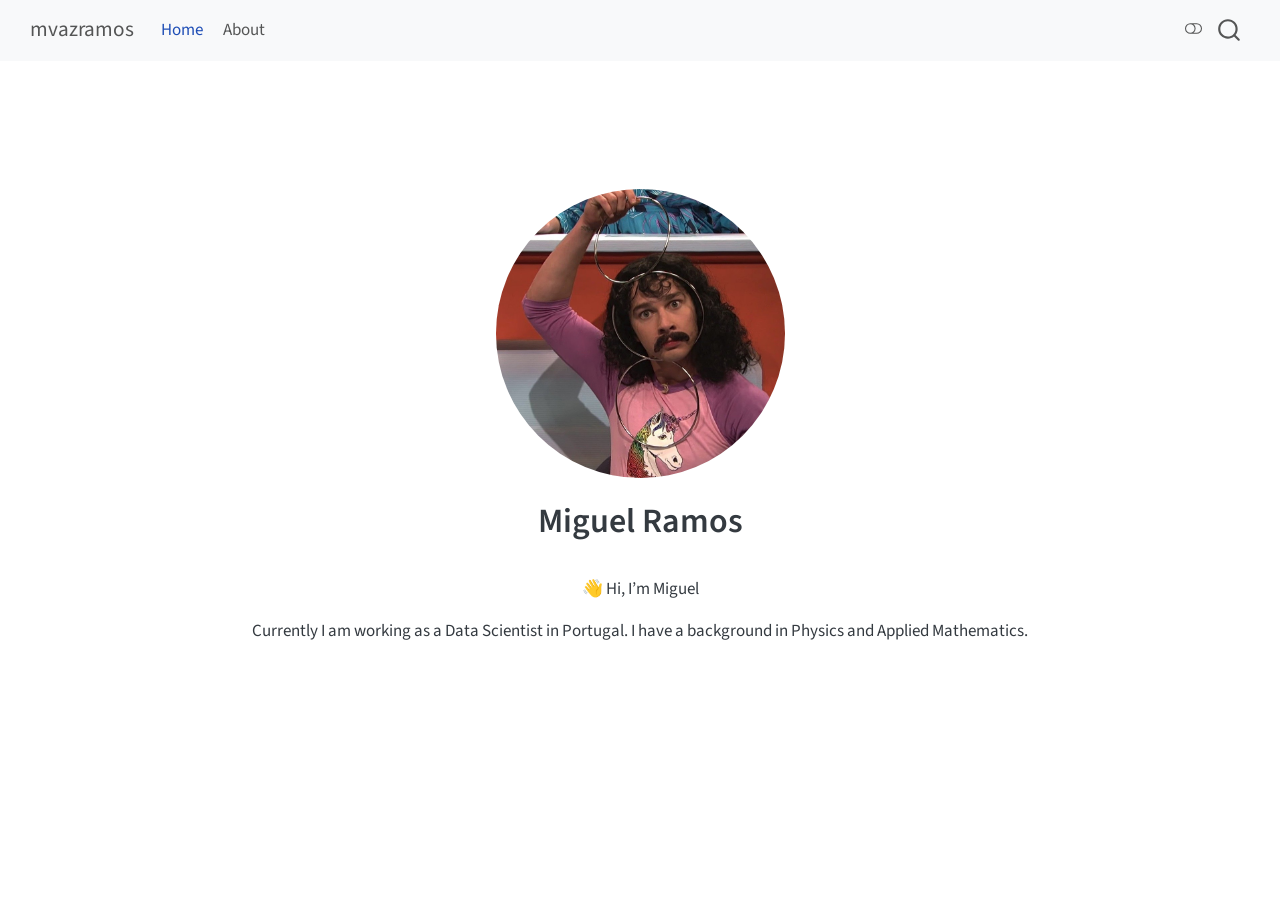
==== docs/index.html @ 6b2e8df0 "docs" ====
<!DOCTYPE html>
<html xmlns="http://www.w3.org/1999/xhtml" lang="en" xml:lang="en"><head>

<meta charset="utf-8">
<meta name="generator" content="quarto-1.7.32">

<meta name="viewport" content="width=device-width, initial-scale=1.0, user-scalable=yes">


<title>Miguel Ramos – mvazramos</title>
<style>
code{white-space: pre-wrap;}
span.smallcaps{font-variant: small-caps;}
div.columns{display: flex; gap: min(4vw, 1.5em);}
div.column{flex: auto; overflow-x: auto;}
div.hanging-indent{margin-left: 1.5em; text-indent: -1.5em;}
ul.task-list{list-style: none;}
ul.task-list li input[type="checkbox"] {
  width: 0.8em;
  margin: 0 0.8em 0.2em -1em; /* quarto-specific, see https://github.com/quarto-dev/quarto-cli/issues/4556 */ 
  vertical-align: middle;
}
</style>


<script src="site_libs/quarto-nav/quarto-nav.js"></script>
<script src="site_libs/quarto-nav/headroom.min.js"></script>
<script src="site_libs/clipboard/clipboard.min.js"></script>
<script src="site_libs/quarto-search/autocomplete.umd.js"></script>
<script src="site_libs/quarto-search/fuse.min.js"></script>
<script src="site_libs/quarto-search/quarto-search.js"></script>
<meta name="quarto:offset" content="./">
<script src="site_libs/quarto-html/quarto.js" type="module"></script>
<script src="site_libs/quarto-html/tabsets/tabsets.js" type="module"></script>
<script src="site_libs/quarto-html/popper.min.js"></script>
<script src="site_libs/quarto-html/tippy.umd.min.js"></script>
<link href="site_libs/quarto-html/tippy.css" rel="stylesheet">
<link href="site_libs/quarto-html/quarto-syntax-highlighting-37eea08aefeeee20ff55810ff984fec1.css" rel="stylesheet" class="quarto-color-scheme" id="quarto-text-highlighting-styles">
<link href="site_libs/quarto-html/quarto-syntax-highlighting-dark-2fef5ea3f8957b3e4ecc936fc74692ca.css" rel="stylesheet" class="quarto-color-scheme quarto-color-alternate" id="quarto-text-highlighting-styles">
<link href="site_libs/quarto-html/quarto-syntax-highlighting-37eea08aefeeee20ff55810ff984fec1.css" rel="stylesheet" class="quarto-color-scheme-extra" id="quarto-text-highlighting-styles">
<script src="site_libs/bootstrap/bootstrap.min.js"></script>
<link href="site_libs/bootstrap/bootstrap-icons.css" rel="stylesheet">
<link href="site_libs/bootstrap/bootstrap-8defc582c0eedcf5220caa6fab52938a.min.css" rel="stylesheet" append-hash="true" class="quarto-color-scheme" id="quarto-bootstrap" data-mode="light">
<link href="site_libs/bootstrap/bootstrap-dark-49e6fa9e92a1150ca200dae334d78ae2.min.css" rel="stylesheet" append-hash="true" class="quarto-color-scheme quarto-color-alternate" id="quarto-bootstrap" data-mode="dark">
<link href="site_libs/bootstrap/bootstrap-8defc582c0eedcf5220caa6fab52938a.min.css" rel="stylesheet" append-hash="true" class="quarto-color-scheme-extra" id="quarto-bootstrap" data-mode="light">
<script id="quarto-search-options" type="application/json">{
  "location": "navbar",
  "copy-button": false,
  "collapse-after": 3,
  "panel-placement": "end",
  "type": "overlay",
  "limit": 50,
  "keyboard-shortcut": [
    "f",
    "/",
    "s"
  ],
  "show-item-context": false,
  "language": {
    "search-no-results-text": "No results",
    "search-matching-documents-text": "matching documents",
    "search-copy-link-title": "Copy link to search",
    "search-hide-matches-text": "Hide additional matches",
    "search-more-match-text": "more match in this document",
    "search-more-matches-text": "more matches in this document",
    "search-clear-button-title": "Clear",
    "search-text-placeholder": "",
    "search-detached-cancel-button-title": "Cancel",
    "search-submit-button-title": "Submit",
    "search-label": "Search"
  }
}</script>


<link rel="stylesheet" href="styles.css">
</head>

<body class="nav-fixed quarto-light"><script id="quarto-html-before-body" type="application/javascript">
    const toggleBodyColorMode = (bsSheetEl) => {
      const mode = bsSheetEl.getAttribute("data-mode");
      const bodyEl = window.document.querySelector("body");
      if (mode === "dark") {
        bodyEl.classList.add("quarto-dark");
        bodyEl.classList.remove("quarto-light");
      } else {
        bodyEl.classList.add("quarto-light");
        bodyEl.classList.remove("quarto-dark");
      }
    }
    const toggleBodyColorPrimary = () => {
      const bsSheetEl = window.document.querySelector("link#quarto-bootstrap:not([rel=disabled-stylesheet])");
      if (bsSheetEl) {
        toggleBodyColorMode(bsSheetEl);
      }
    }
    const setColorSchemeToggle = (alternate) => {
      const toggles = window.document.querySelectorAll('.quarto-color-scheme-toggle');
      for (let i=0; i < toggles.length; i++) {
        const toggle = toggles[i];
        if (toggle) {
          if (alternate) {
            toggle.classList.add("alternate");
          } else {
            toggle.classList.remove("alternate");
          }
        }
      }
    };
    const toggleColorMode = (alternate) => {
      // Switch the stylesheets
      const primaryStylesheets = window.document.querySelectorAll('link.quarto-color-scheme:not(.quarto-color-alternate)');
      const alternateStylesheets = window.document.querySelectorAll('link.quarto-color-scheme.quarto-color-alternate');
      manageTransitions('#quarto-margin-sidebar .nav-link', false);
      if (alternate) {
        // note: dark is layered on light, we don't disable primary!
        enableStylesheet(alternateStylesheets);
        for (const sheetNode of alternateStylesheets) {
          if (sheetNode.id === "quarto-bootstrap") {
            toggleBodyColorMode(sheetNode);
          }
        }
      } else {
        disableStylesheet(alternateStylesheets);
        enableStylesheet(primaryStylesheets)
        toggleBodyColorPrimary();
      }
      manageTransitions('#quarto-margin-sidebar .nav-link', true);
      // Switch the toggles
      setColorSchemeToggle(alternate)
      // Hack to workaround the fact that safari doesn't
      // properly recolor the scrollbar when toggling (#1455)
      if (navigator.userAgent.indexOf('Safari') > 0 && navigator.userAgent.indexOf('Chrome') == -1) {
        manageTransitions("body", false);
        window.scrollTo(0, 1);
        setTimeout(() => {
          window.scrollTo(0, 0);
          manageTransitions("body", true);
        }, 40);
      }
    }
    const disableStylesheet = (stylesheets) => {
      for (let i=0; i < stylesheets.length; i++) {
        const stylesheet = stylesheets[i];
        stylesheet.rel = 'disabled-stylesheet';
      }
    }
    const enableStylesheet = (stylesheets) => {
      for (let i=0; i < stylesheets.length; i++) {
        const stylesheet = stylesheets[i];
        if(stylesheet.rel !== 'stylesheet') { // for Chrome, which will still FOUC without this check
          stylesheet.rel = 'stylesheet';
        }
      }
    }
    const manageTransitions = (selector, allowTransitions) => {
      const els = window.document.querySelectorAll(selector);
      for (let i=0; i < els.length; i++) {
        const el = els[i];
        if (allowTransitions) {
          el.classList.remove('notransition');
        } else {
          el.classList.add('notransition');
        }
      }
    }
    const isFileUrl = () => {
      return window.location.protocol === 'file:';
    }
    const hasAlternateSentinel = () => {
      let styleSentinel = getColorSchemeSentinel();
      if (styleSentinel !== null) {
        return styleSentinel === "alternate";
      } else {
        return false;
      }
    }
    const setStyleSentinel = (alternate) => {
      const value = alternate ? "alternate" : "default";
      if (!isFileUrl()) {
        window.localStorage.setItem("quarto-color-scheme", value);
      } else {
        localAlternateSentinel = value;
      }
    }
    const getColorSchemeSentinel = () => {
      if (!isFileUrl()) {
        const storageValue = window.localStorage.getItem("quarto-color-scheme");
        return storageValue != null ? storageValue : localAlternateSentinel;
      } else {
        return localAlternateSentinel;
      }
    }
    const toggleGiscusIfUsed = (isAlternate, darkModeDefault) => {
      const baseTheme = document.querySelector('#giscus-base-theme')?.value ?? 'light';
      const alternateTheme = document.querySelector('#giscus-alt-theme')?.value ?? 'dark';
      let newTheme = '';
      if(authorPrefersDark) {
        newTheme = isAlternate ? baseTheme : alternateTheme;
      } else {
        newTheme = isAlternate ? alternateTheme : baseTheme;
      }
      const changeGiscusTheme = () => {
        // From: https://github.com/giscus/giscus/issues/336
        const sendMessage = (message) => {
          const iframe = document.querySelector('iframe.giscus-frame');
          if (!iframe) return;
          iframe.contentWindow.postMessage({ giscus: message }, 'https://giscus.app');
        }
        sendMessage({
          setConfig: {
            theme: newTheme
          }
        });
      }
      const isGiscussLoaded = window.document.querySelector('iframe.giscus-frame') !== null;
      if (isGiscussLoaded) {
        changeGiscusTheme();
      }
    };
    const authorPrefersDark = false;
    const darkModeDefault = authorPrefersDark;
      document.querySelector('link#quarto-text-highlighting-styles.quarto-color-scheme-extra').rel = 'disabled-stylesheet';
      document.querySelector('link#quarto-bootstrap.quarto-color-scheme-extra').rel = 'disabled-stylesheet';
    let localAlternateSentinel = darkModeDefault ? 'alternate' : 'default';
    // Dark / light mode switch
    window.quartoToggleColorScheme = () => {
      // Read the current dark / light value
      let toAlternate = !hasAlternateSentinel();
      toggleColorMode(toAlternate);
      setStyleSentinel(toAlternate);
      toggleGiscusIfUsed(toAlternate, darkModeDefault);
      window.dispatchEvent(new Event('resize'));
    };
    // Switch to dark mode if need be
    if (hasAlternateSentinel()) {
      toggleColorMode(true);
    } else {
      toggleColorMode(false);
    }
  </script>

<div id="quarto-search-results"></div>
  <header id="quarto-header" class="headroom fixed-top">
    <nav class="navbar navbar-expand-lg " data-bs-theme="dark">
      <div class="navbar-container container-fluid">
      <div class="navbar-brand-container mx-auto">
    <a class="navbar-brand" href="./index.html">
    <span class="navbar-title">mvazramos</span>
    </a>
  </div>
            <div id="quarto-search" class="" title="Search"></div>
          <button class="navbar-toggler" type="button" data-bs-toggle="collapse" data-bs-target="#navbarCollapse" aria-controls="navbarCollapse" role="menu" aria-expanded="false" aria-label="Toggle navigation" onclick="if (window.quartoToggleHeadroom) { window.quartoToggleHeadroom(); }">
  <span class="navbar-toggler-icon"></span>
</button>
          <div class="collapse navbar-collapse" id="navbarCollapse">
            <ul class="navbar-nav navbar-nav-scroll me-auto">
  <li class="nav-item">
    <a class="nav-link active" href="./index.html" aria-current="page"> 
<span class="menu-text">Home</span></a>
  </li>  
  <li class="nav-item">
    <a class="nav-link" href="./about.html"> 
<span class="menu-text">About</span></a>
  </li>  
</ul>
          </div> <!-- /navcollapse -->
            <div class="quarto-navbar-tools">
  <a href="" class="quarto-color-scheme-toggle quarto-navigation-tool  px-1" onclick="window.quartoToggleColorScheme(); return false;" title="Toggle dark mode"><i class="bi"></i></a>
</div>
      </div> <!-- /container-fluid -->
    </nav>
</header>
<!-- content -->
<div id="quarto-content" class="quarto-container page-columns page-rows-contents page-layout-full page-navbar">
<!-- sidebar -->
<!-- margin-sidebar -->
    
<!-- main -->
<div class="quarto-about-jolla column-page">
  <img src="media/shia.jpg" class="about-image
  round " style="height: 17em; width: 17em;">
 <header id="title-block-header" class="quarto-title-block default">
<div class="quarto-title">
<h1 class="title">Miguel Ramos</h1>
</div>
<div class="quarto-title-meta column-page">
  </div>
</header><main class="content column-page" id="quarto-document-content">

<p>👋 Hi, I’m Miguel</p>
<p>Currently I am working as a Data Scientist in Portugal. I have a background in Physics and Applied Mathematics.</p>


</main>  
</div>
 <!-- /main -->
<script id="quarto-html-after-body" type="application/javascript">
  window.document.addEventListener("DOMContentLoaded", function (event) {
    // Ensure there is a toggle, if there isn't float one in the top right
    if (window.document.querySelector('.quarto-color-scheme-toggle') === null) {
      const a = window.document.createElement('a');
      a.classList.add('top-right');
      a.classList.add('quarto-color-scheme-toggle');
      a.href = "";
      a.onclick = function() { try { window.quartoToggleColorScheme(); } catch {} return false; };
      const i = window.document.createElement("i");
      i.classList.add('bi');
      a.appendChild(i);
      window.document.body.appendChild(a);
    }
    setColorSchemeToggle(hasAlternateSentinel())
    const isCodeAnnotation = (el) => {
      for (const clz of el.classList) {
        if (clz.startsWith('code-annotation-')) {                     
          return true;
        }
      }
      return false;
    }
    const onCopySuccess = function(e) {
      // button target
      const button = e.trigger;
      // don't keep focus
      button.blur();
      // flash "checked"
      button.classList.add('code-copy-button-checked');
      var currentTitle = button.getAttribute("title");
      button.setAttribute("title", "Copied!");
      let tooltip;
      if (window.bootstrap) {
        button.setAttribute("data-bs-toggle", "tooltip");
        button.setAttribute("data-bs-placement", "left");
        button.setAttribute("data-bs-title", "Copied!");
        tooltip = new bootstrap.Tooltip(button, 
          { trigger: "manual", 
            customClass: "code-copy-button-tooltip",
            offset: [0, -8]});
        tooltip.show();    
      }
      setTimeout(function() {
        if (tooltip) {
          tooltip.hide();
          button.removeAttribute("data-bs-title");
          button.removeAttribute("data-bs-toggle");
          button.removeAttribute("data-bs-placement");
        }
        button.setAttribute("title", currentTitle);
        button.classList.remove('code-copy-button-checked');
      }, 1000);
      // clear code selection
      e.clearSelection();
    }
    const getTextToCopy = function(trigger) {
        const codeEl = trigger.previousElementSibling.cloneNode(true);
        for (const childEl of codeEl.children) {
          if (isCodeAnnotation(childEl)) {
            childEl.remove();
          }
        }
        return codeEl.innerText;
    }
    const clipboard = new window.ClipboardJS('.code-copy-button:not([data-in-quarto-modal])', {
      text: getTextToCopy
    });
    clipboard.on('success', onCopySuccess);
    if (window.document.getElementById('quarto-embedded-source-code-modal')) {
      const clipboardModal = new window.ClipboardJS('.code-copy-button[data-in-quarto-modal]', {
        text: getTextToCopy,
        container: window.document.getElementById('quarto-embedded-source-code-modal')
      });
      clipboardModal.on('success', onCopySuccess);
    }
      var localhostRegex = new RegExp(/^(?:http|https):\/\/localhost\:?[0-9]*\//);
      var mailtoRegex = new RegExp(/^mailto:/);
        var filterRegex = new RegExp('/' + window.location.host + '/');
      var isInternal = (href) => {
          return filterRegex.test(href) || localhostRegex.test(href) || mailtoRegex.test(href);
      }
      // Inspect non-navigation links and adorn them if external
     var links = window.document.querySelectorAll('a[href]:not(.nav-link):not(.navbar-brand):not(.toc-action):not(.sidebar-link):not(.sidebar-item-toggle):not(.pagination-link):not(.no-external):not([aria-hidden]):not(.dropdown-item):not(.quarto-navigation-tool):not(.about-link)');
      for (var i=0; i<links.length; i++) {
        const link = links[i];
        if (!isInternal(link.href)) {
          // undo the damage that might have been done by quarto-nav.js in the case of
          // links that we want to consider external
          if (link.dataset.originalHref !== undefined) {
            link.href = link.dataset.originalHref;
          }
        }
      }
    function tippyHover(el, contentFn, onTriggerFn, onUntriggerFn) {
      const config = {
        allowHTML: true,
        maxWidth: 500,
        delay: 100,
        arrow: false,
        appendTo: function(el) {
            return el.parentElement;
        },
        interactive: true,
        interactiveBorder: 10,
        theme: 'quarto',
        placement: 'bottom-start',
      };
      if (contentFn) {
        config.content = contentFn;
      }
      if (onTriggerFn) {
        config.onTrigger = onTriggerFn;
      }
      if (onUntriggerFn) {
        config.onUntrigger = onUntriggerFn;
      }
      window.tippy(el, config); 
    }
    const noterefs = window.document.querySelectorAll('a[role="doc-noteref"]');
    for (var i=0; i<noterefs.length; i++) {
      const ref = noterefs[i];
      tippyHover(ref, function() {
        // use id or data attribute instead here
        let href = ref.getAttribute('data-footnote-href') || ref.getAttribute('href');
        try { href = new URL(href).hash; } catch {}
        const id = href.replace(/^#\/?/, "");
        const note = window.document.getElementById(id);
        if (note) {
          return note.innerHTML;
        } else {
          return "";
        }
      });
    }
    const xrefs = window.document.querySelectorAll('a.quarto-xref');
    const processXRef = (id, note) => {
      // Strip column container classes
      const stripColumnClz = (el) => {
        el.classList.remove("page-full", "page-columns");
        if (el.children) {
          for (const child of el.children) {
            stripColumnClz(child);
          }
        }
      }
      stripColumnClz(note)
      if (id === null || id.startsWith('sec-')) {
        // Special case sections, only their first couple elements
        const container = document.createElement("div");
        if (note.children && note.children.length > 2) {
          container.appendChild(note.children[0].cloneNode(true));
          for (let i = 1; i < note.children.length; i++) {
            const child = note.children[i];
            if (child.tagName === "P" && child.innerText === "") {
              continue;
            } else {
              container.appendChild(child.cloneNode(true));
              break;
            }
          }
          if (window.Quarto?.typesetMath) {
            window.Quarto.typesetMath(container);
          }
          return container.innerHTML
        } else {
          if (window.Quarto?.typesetMath) {
            window.Quarto.typesetMath(note);
          }
          return note.innerHTML;
        }
      } else {
        // Remove any anchor links if they are present
        const anchorLink = note.querySelector('a.anchorjs-link');
        if (anchorLink) {
          anchorLink.remove();
        }
        if (window.Quarto?.typesetMath) {
          window.Quarto.typesetMath(note);
        }
        if (note.classList.contains("callout")) {
          return note.outerHTML;
        } else {
          return note.innerHTML;
        }
      }
    }
    for (var i=0; i<xrefs.length; i++) {
      const xref = xrefs[i];
      tippyHover(xref, undefined, function(instance) {
        instance.disable();
        let url = xref.getAttribute('href');
        let hash = undefined; 
        if (url.startsWith('#')) {
          hash = url;
        } else {
          try { hash = new URL(url).hash; } catch {}
        }
        if (hash) {
          const id = hash.replace(/^#\/?/, "");
          const note = window.document.getElementById(id);
          if (note !== null) {
            try {
              const html = processXRef(id, note.cloneNode(true));
              instance.setContent(html);
            } finally {
              instance.enable();
              instance.show();
            }
          } else {
            // See if we can fetch this
            fetch(url.split('#')[0])
            .then(res => res.text())
            .then(html => {
              const parser = new DOMParser();
              const htmlDoc = parser.parseFromString(html, "text/html");
              const note = htmlDoc.getElementById(id);
              if (note !== null) {
                const html = processXRef(id, note);
                instance.setContent(html);
              } 
            }).finally(() => {
              instance.enable();
              instance.show();
            });
          }
        } else {
          // See if we can fetch a full url (with no hash to target)
          // This is a special case and we should probably do some content thinning / targeting
          fetch(url)
          .then(res => res.text())
          .then(html => {
            const parser = new DOMParser();
            const htmlDoc = parser.parseFromString(html, "text/html");
            const note = htmlDoc.querySelector('main.content');
            if (note !== null) {
              // This should only happen for chapter cross references
              // (since there is no id in the URL)
              // remove the first header
              if (note.children.length > 0 && note.children[0].tagName === "HEADER") {
                note.children[0].remove();
              }
              const html = processXRef(null, note);
              instance.setContent(html);
            } 
          }).finally(() => {
            instance.enable();
            instance.show();
          });
        }
      }, function(instance) {
      });
    }
        let selectedAnnoteEl;
        const selectorForAnnotation = ( cell, annotation) => {
          let cellAttr = 'data-code-cell="' + cell + '"';
          let lineAttr = 'data-code-annotation="' +  annotation + '"';
          const selector = 'span[' + cellAttr + '][' + lineAttr + ']';
          return selector;
        }
        const selectCodeLines = (annoteEl) => {
          const doc = window.document;
          const targetCell = annoteEl.getAttribute("data-target-cell");
          const targetAnnotation = annoteEl.getAttribute("data-target-annotation");
          const annoteSpan = window.document.querySelector(selectorForAnnotation(targetCell, targetAnnotation));
          const lines = annoteSpan.getAttribute("data-code-lines").split(",");
          const lineIds = lines.map((line) => {
            return targetCell + "-" + line;
          })
          let top = null;
          let height = null;
          let parent = null;
          if (lineIds.length > 0) {
              //compute the position of the single el (top and bottom and make a div)
              const el = window.document.getElementById(lineIds[0]);
              top = el.offsetTop;
              height = el.offsetHeight;
              parent = el.parentElement.parentElement;
            if (lineIds.length > 1) {
              const lastEl = window.document.getElementById(lineIds[lineIds.length - 1]);
              const bottom = lastEl.offsetTop + lastEl.offsetHeight;
              height = bottom - top;
            }
            if (top !== null && height !== null && parent !== null) {
              // cook up a div (if necessary) and position it 
              let div = window.document.getElementById("code-annotation-line-highlight");
              if (div === null) {
                div = window.document.createElement("div");
                div.setAttribute("id", "code-annotation-line-highlight");
                div.style.position = 'absolute';
                parent.appendChild(div);
              }
              div.style.top = top - 2 + "px";
              div.style.height = height + 4 + "px";
              div.style.left = 0;
              let gutterDiv = window.document.getElementById("code-annotation-line-highlight-gutter");
              if (gutterDiv === null) {
                gutterDiv = window.document.createElement("div");
                gutterDiv.setAttribute("id", "code-annotation-line-highlight-gutter");
                gutterDiv.style.position = 'absolute';
                const codeCell = window.document.getElementById(targetCell);
                const gutter = codeCell.querySelector('.code-annotation-gutter');
                gutter.appendChild(gutterDiv);
              }
              gutterDiv.style.top = top - 2 + "px";
              gutterDiv.style.height = height + 4 + "px";
            }
            selectedAnnoteEl = annoteEl;
          }
        };
        const unselectCodeLines = () => {
          const elementsIds = ["code-annotation-line-highlight", "code-annotation-line-highlight-gutter"];
          elementsIds.forEach((elId) => {
            const div = window.document.getElementById(elId);
            if (div) {
              div.remove();
            }
          });
          selectedAnnoteEl = undefined;
        };
          // Handle positioning of the toggle
      window.addEventListener(
        "resize",
        throttle(() => {
          elRect = undefined;
          if (selectedAnnoteEl) {
            selectCodeLines(selectedAnnoteEl);
          }
        }, 10)
      );
      function throttle(fn, ms) {
      let throttle = false;
      let timer;
        return (...args) => {
          if(!throttle) { // first call gets through
              fn.apply(this, args);
              throttle = true;
          } else { // all the others get throttled
              if(timer) clearTimeout(timer); // cancel #2
              timer = setTimeout(() => {
                fn.apply(this, args);
                timer = throttle = false;
              }, ms);
          }
        };
      }
        // Attach click handler to the DT
        const annoteDls = window.document.querySelectorAll('dt[data-target-cell]');
        for (const annoteDlNode of annoteDls) {
          annoteDlNode.addEventListener('click', (event) => {
            const clickedEl = event.target;
            if (clickedEl !== selectedAnnoteEl) {
              unselectCodeLines();
              const activeEl = window.document.querySelector('dt[data-target-cell].code-annotation-active');
              if (activeEl) {
                activeEl.classList.remove('code-annotation-active');
              }
              selectCodeLines(clickedEl);
              clickedEl.classList.add('code-annotation-active');
            } else {
              // Unselect the line
              unselectCodeLines();
              clickedEl.classList.remove('code-annotation-active');
            }
          });
        }
    const findCites = (el) => {
      const parentEl = el.parentElement;
      if (parentEl) {
        const cites = parentEl.dataset.cites;
        if (cites) {
          return {
            el,
            cites: cites.split(' ')
          };
        } else {
          return findCites(el.parentElement)
        }
      } else {
        return undefined;
      }
    };
    var bibliorefs = window.document.querySelectorAll('a[role="doc-biblioref"]');
    for (var i=0; i<bibliorefs.length; i++) {
      const ref = bibliorefs[i];
      const citeInfo = findCites(ref);
      if (citeInfo) {
        tippyHover(citeInfo.el, function() {
          var popup = window.document.createElement('div');
          citeInfo.cites.forEach(function(cite) {
            var citeDiv = window.document.createElement('div');
            citeDiv.classList.add('hanging-indent');
            citeDiv.classList.add('csl-entry');
            var biblioDiv = window.document.getElementById('ref-' + cite);
            if (biblioDiv) {
              citeDiv.innerHTML = biblioDiv.innerHTML;
            }
            popup.appendChild(citeDiv);
          });
          return popup.innerHTML;
        });
      }
    }
  });
  </script>
</div> <!-- /content -->




</body></html>
---- docs/site_libs/quarto-html/tippy.css ----
.tippy-box[data-animation=fade][data-state=hidden]{opacity:0}[data-tippy-root]{max-width:calc(100vw - 10px)}.tippy-box{position:relative;background-color:#333;color:#fff;border-radius:4px;font-size:14px;line-height:1.4;white-space:normal;outline:0;transition-property:transform,visibility,opacity}.tippy-box[data-placement^=top]>.tippy-arrow{bottom:0}.tippy-box[data-placement^=top]>.tippy-arrow:before{bottom:-7px;left:0;border-width:8px 8px 0;border-top-color:initial;transform-origin:center top}.tippy-box[data-placement^=bottom]>.tippy-arrow{top:0}.tippy-box[data-placement^=bottom]>.tippy-arrow:before{top:-7px;left:0;border-width:0 8px 8px;border-bottom-color:initial;transform-origin:center bottom}.tippy-box[data-placement^=left]>.tippy-arrow{right:0}.tippy-box[data-placement^=left]>.tippy-arrow:before{border-width:8px 0 8px 8px;border-left-color:initial;right:-7px;transform-origin:center left}.tippy-box[data-placement^=right]>.tippy-arrow{left:0}.tippy-box[data-placement^=right]>.tippy-arrow:before{left:-7px;border-width:8px 8px 8px 0;border-right-color:initial;transform-origin:center right}.tippy-box[data-inertia][data-state=visible]{transition-timing-function:cubic-bezier(.54,1.5,.38,1.11)}.tippy-arrow{width:16px;height:16px;color:#333}.tippy-arrow:before{content:"";position:absolute;border-color:transparent;border-style:solid}.tippy-content{position:relative;padding:5px 9px;z-index:1}
---- docs/site_libs/quarto-html/quarto-syntax-highlighting-37eea08aefeeee20ff55810ff984fec1.css ----
/* quarto syntax highlight colors */
:root {
  --quarto-hl-ot-color: #003B4F;
  --quarto-hl-at-color: #657422;
  --quarto-hl-ss-color: #20794D;
  --quarto-hl-an-color: #5E5E5E;
  --quarto-hl-fu-color: #4758AB;
  --quarto-hl-st-color: #20794D;
  --quarto-hl-cf-color: #003B4F;
  --quarto-hl-op-color: #5E5E5E;
  --quarto-hl-er-color: #AD0000;
  --quarto-hl-bn-color: #AD0000;
  --quarto-hl-al-color: #AD0000;
  --quarto-hl-va-color: #111111;
  --quarto-hl-bu-color: inherit;
  --quarto-hl-ex-color: inherit;
  --quarto-hl-pp-color: #AD0000;
  --quarto-hl-in-color: #5E5E5E;
  --quarto-hl-vs-color: #20794D;
  --quarto-hl-wa-color: #5E5E5E;
  --quarto-hl-do-color: #5E5E5E;
  --quarto-hl-im-color: #00769E;
  --quarto-hl-ch-color: #20794D;
  --quarto-hl-dt-color: #AD0000;
  --quarto-hl-fl-color: #AD0000;
  --quarto-hl-co-color: #5E5E5E;
  --quarto-hl-cv-color: #5E5E5E;
  --quarto-hl-cn-color: #8f5902;
  --quarto-hl-sc-color: #5E5E5E;
  --quarto-hl-dv-color: #AD0000;
  --quarto-hl-kw-color: #003B4F;
}

/* other quarto variables */
:root {
  --quarto-font-monospace: SFMono-Regular, Menlo, Monaco, Consolas, "Liberation Mono", "Courier New", monospace;
}

/* syntax highlight based on Pandoc's rules */
pre > code.sourceCode > span {
  color: #003B4F;
}

code.sourceCode > span {
  color: #003B4F;
}

div.sourceCode,
div.sourceCode pre.sourceCode {
  color: #003B4F;
}

/* Normal */
code span {
  color: #003B4F;
}

/* Alert */
code span.al {
  color: #AD0000;
  font-style: inherit;
}

/* Annotation */
code span.an {
  color: #5E5E5E;
  font-style: inherit;
}

/* Attribute */
code span.at {
  color: #657422;
  font-style: inherit;
}

/* BaseN */
code span.bn {
  color: #AD0000;
  font-style: inherit;
}

/* BuiltIn */
code span.bu {
  font-style: inherit;
}

/* ControlFlow */
code span.cf {
  color: #003B4F;
  font-weight: bold;
  font-style: inherit;
}

/* Char */
code span.ch {
  color: #20794D;
  font-style: inherit;
}

/* Constant */
code span.cn {
  color: #8f5902;
  font-style: inherit;
}

/* Comment */
code span.co {
  color: #5E5E5E;
  font-style: inherit;
}

/* CommentVar */
code span.cv {
  color: #5E5E5E;
  font-style: italic;
}

/* Documentation */
code span.do {
  color: #5E5E5E;
  font-style: italic;
}

/* DataType */
code span.dt {
  color: #AD0000;
  font-style: inherit;
}

/* DecVal */
code span.dv {
  color: #AD0000;
  font-style: inherit;
}

/* Error */
code span.er {
  color: #AD0000;
  font-style: inherit;
}

/* Extension */
code span.ex {
  font-style: inherit;
}

/* Float */
code span.fl {
  color: #AD0000;
  font-style: inherit;
}

/* Function */
code span.fu {
  color: #4758AB;
  font-style: inherit;
}

/* Import */
code span.im {
  color: #00769E;
  font-style: inherit;
}

/* Information */
code span.in {
  color: #5E5E5E;
  font-style: inherit;
}

/* Keyword */
code span.kw {
  color: #003B4F;
  font-weight: bold;
  font-style: inherit;
}

/* Operator */
code span.op {
  color: #5E5E5E;
  font-style: inherit;
}

/* Other */
code span.ot {
  color: #003B4F;
  font-style: inherit;
}

/* Preprocessor */
code span.pp {
  color: #AD0000;
  font-style: inherit;
}

/* SpecialChar */
code span.sc {
  color: #5E5E5E;
  font-style: inherit;
}

/* SpecialString */
code span.ss {
  color: #20794D;
  font-style: inherit;
}

/* String */
code span.st {
  color: #20794D;
  font-style: inherit;
}

/* Variable */
code span.va {
  color: #111111;
  font-style: inherit;
}

/* VerbatimString */
code span.vs {
  color: #20794D;
  font-style: inherit;
}

/* Warning */
code span.wa {
  color: #5E5E5E;
  font-style: italic;
}

.prevent-inlining {
  content: "</";
}

/*# sourceMappingURL=27d3d809615f7771493d095567f04340.css.map */
---- docs/site_libs/quarto-html/quarto-syntax-highlighting-dark-2fef5ea3f8957b3e4ecc936fc74692ca.css ----
/* quarto syntax highlight colors */
:root {
  --quarto-hl-al-color: #f07178;
  --quarto-hl-an-color: #d4d0ab;
  --quarto-hl-at-color: #00e0e0;
  --quarto-hl-bn-color: #d4d0ab;
  --quarto-hl-bu-color: #abe338;
  --quarto-hl-ch-color: #abe338;
  --quarto-hl-co-color: #f8f8f2;
  --quarto-hl-cv-color: #ffd700;
  --quarto-hl-cn-color: #ffd700;
  --quarto-hl-cf-color: #ffa07a;
  --quarto-hl-dt-color: #ffa07a;
  --quarto-hl-dv-color: #d4d0ab;
  --quarto-hl-do-color: #f8f8f2;
  --quarto-hl-er-color: #f07178;
  --quarto-hl-ex-color: #00e0e0;
  --quarto-hl-fl-color: #d4d0ab;
  --quarto-hl-fu-color: #ffa07a;
  --quarto-hl-im-color: #abe338;
  --quarto-hl-in-color: #d4d0ab;
  --quarto-hl-kw-color: #ffa07a;
  --quarto-hl-op-color: #ffa07a;
  --quarto-hl-ot-color: #00e0e0;
  --quarto-hl-pp-color: #dcc6e0;
  --quarto-hl-re-color: #00e0e0;
  --quarto-hl-sc-color: #abe338;
  --quarto-hl-ss-color: #abe338;
  --quarto-hl-st-color: #abe338;
  --quarto-hl-va-color: #00e0e0;
  --quarto-hl-vs-color: #abe338;
  --quarto-hl-wa-color: #dcc6e0;
}

/* other quarto variables */
:root {
  --quarto-font-monospace: SFMono-Regular, Menlo, Monaco, Consolas, "Liberation Mono", "Courier New", monospace;
}

/* syntax highlight based on Pandoc's rules */
pre > code.sourceCode > span {
  color: #f8f8f2;
}

code.sourceCode > span {
  color: #f8f8f2;
}

div.sourceCode,
div.sourceCode pre.sourceCode {
  color: #f8f8f2;
}

/* Normal */
code span {
  color: #f8f8f2;
}

/* Alert */
code span.al {
  color: #f07178;
}

/* Annotation */
code span.an {
  color: #d4d0ab;
}

/* Attribute */
code span.at {
  color: #00e0e0;
}

/* BaseN */
code span.bn {
  color: #d4d0ab;
}

/* BuiltIn */
code span.bu {
  color: #abe338;
}

/* ControlFlow */
code span.cf {
  font-weight: bold;
  color: #ffa07a;
}

/* Char */
code span.ch {
  color: #abe338;
}

/* Constant */
code span.cn {
  color: #ffd700;
}

/* Comment */
code span.co {
  font-style: italic;
  color: #f8f8f2;
}

/* CommentVar */
code span.cv {
  color: #ffd700;
}

/* Documentation */
code span.do {
  color: #f8f8f2;
}

/* DataType */
code span.dt {
  color: #ffa07a;
}

/* DecVal */
code span.dv {
  color: #d4d0ab;
}

/* Error */
code span.er {
  color: #f07178;
  text-decoration: underline;
}

/* Extension */
code span.ex {
  font-weight: bold;
  color: #00e0e0;
}

/* Float */
code span.fl {
  color: #d4d0ab;
}

/* Function */
code span.fu {
  color: #ffa07a;
}

/* Import */
code span.im {
  color: #abe338;
}

/* Information */
code span.in {
  color: #d4d0ab;
}

/* Keyword */
code span.kw {
  font-weight: bold;
  color: #ffa07a;
}

/* Operator */
code span.op {
  color: #ffa07a;
}

/* Other */
code span.ot {
  color: #00e0e0;
}

/* Preprocessor */
code span.pp {
  color: #dcc6e0;
}

/* RegionMarker */
code span.re {
  background-color: #f8f8f2;
  color: #00e0e0;
}

/* SpecialChar */
code span.sc {
  color: #abe338;
}

/* SpecialString */
code span.ss {
  color: #abe338;
}

/* String */
code span.st {
  color: #abe338;
}

/* Variable */
code span.va {
  color: #00e0e0;
}

/* VerbatimString */
code span.vs {
  color: #abe338;
}

/* Warning */
code span.wa {
  color: #dcc6e0;
}

.prevent-inlining {
  content: "</";
}

/*# sourceMappingURL=9d1c423767af11a14e59cf8ecfea55bb.css.map */
---- docs/site_libs/quarto-html/quarto-syntax-highlighting-37eea08aefeeee20ff55810ff984fec1.css ----
/* quarto syntax highlight colors */
:root {
  --quarto-hl-ot-color: #003B4F;
  --quarto-hl-at-color: #657422;
  --quarto-hl-ss-color: #20794D;
  --quarto-hl-an-color: #5E5E5E;
  --quarto-hl-fu-color: #4758AB;
  --quarto-hl-st-color: #20794D;
  --quarto-hl-cf-color: #003B4F;
  --quarto-hl-op-color: #5E5E5E;
  --quarto-hl-er-color: #AD0000;
  --quarto-hl-bn-color: #AD0000;
  --quarto-hl-al-color: #AD0000;
  --quarto-hl-va-color: #111111;
  --quarto-hl-bu-color: inherit;
  --quarto-hl-ex-color: inherit;
  --quarto-hl-pp-color: #AD0000;
  --quarto-hl-in-color: #5E5E5E;
  --quarto-hl-vs-color: #20794D;
  --quarto-hl-wa-color: #5E5E5E;
  --quarto-hl-do-color: #5E5E5E;
  --quarto-hl-im-color: #00769E;
  --quarto-hl-ch-color: #20794D;
  --quarto-hl-dt-color: #AD0000;
  --quarto-hl-fl-color: #AD0000;
  --quarto-hl-co-color: #5E5E5E;
  --quarto-hl-cv-color: #5E5E5E;
  --quarto-hl-cn-color: #8f5902;
  --quarto-hl-sc-color: #5E5E5E;
  --quarto-hl-dv-color: #AD0000;
  --quarto-hl-kw-color: #003B4F;
}

/* other quarto variables */
:root {
  --quarto-font-monospace: SFMono-Regular, Menlo, Monaco, Consolas, "Liberation Mono", "Courier New", monospace;
}

/* syntax highlight based on Pandoc's rules */
pre > code.sourceCode > span {
  color: #003B4F;
}

code.sourceCode > span {
  color: #003B4F;
}

div.sourceCode,
div.sourceCode pre.sourceCode {
  color: #003B4F;
}

/* Normal */
code span {
  color: #003B4F;
}

/* Alert */
code span.al {
  color: #AD0000;
  font-style: inherit;
}

/* Annotation */
code span.an {
  color: #5E5E5E;
  font-style: inherit;
}

/* Attribute */
code span.at {
  color: #657422;
  font-style: inherit;
}

/* BaseN */
code span.bn {
  color: #AD0000;
  font-style: inherit;
}

/* BuiltIn */
code span.bu {
  font-style: inherit;
}

/* ControlFlow */
code span.cf {
  color: #003B4F;
  font-weight: bold;
  font-style: inherit;
}

/* Char */
code span.ch {
  color: #20794D;
  font-style: inherit;
}

/* Constant */
code span.cn {
  color: #8f5902;
  font-style: inherit;
}

/* Comment */
code span.co {
  color: #5E5E5E;
  font-style: inherit;
}

/* CommentVar */
code span.cv {
  color: #5E5E5E;
  font-style: italic;
}

/* Documentation */
code span.do {
  color: #5E5E5E;
  font-style: italic;
}

/* DataType */
code span.dt {
  color: #AD0000;
  font-style: inherit;
}

/* DecVal */
code span.dv {
  color: #AD0000;
  font-style: inherit;
}

/* Error */
code span.er {
  color: #AD0000;
  font-style: inherit;
}

/* Extension */
code span.ex {
  font-style: inherit;
}

/* Float */
code span.fl {
  color: #AD0000;
  font-style: inherit;
}

/* Function */
code span.fu {
  color: #4758AB;
  font-style: inherit;
}

/* Import */
code span.im {
  color: #00769E;
  font-style: inherit;
}

/* Information */
code span.in {
  color: #5E5E5E;
  font-style: inherit;
}

/* Keyword */
code span.kw {
  color: #003B4F;
  font-weight: bold;
  font-style: inherit;
}

/* Operator */
code span.op {
  color: #5E5E5E;
  font-style: inherit;
}

/* Other */
code span.ot {
  color: #003B4F;
  font-style: inherit;
}

/* Preprocessor */
code span.pp {
  color: #AD0000;
  font-style: inherit;
}

/* SpecialChar */
code span.sc {
  color: #5E5E5E;
  font-style: inherit;
}

/* SpecialString */
code span.ss {
  color: #20794D;
  font-style: inherit;
}

/* String */
code span.st {
  color: #20794D;
  font-style: inherit;
}

/* Variable */
code span.va {
  color: #111111;
  font-style: inherit;
}

/* VerbatimString */
code span.vs {
  color: #20794D;
  font-style: inherit;
}

/* Warning */
code span.wa {
  color: #5E5E5E;
  font-style: italic;
}

.prevent-inlining {
  content: "</";
}

/*# sourceMappingURL=27d3d809615f7771493d095567f04340.css.map */
---- docs/styles.css ----
/* css styles */
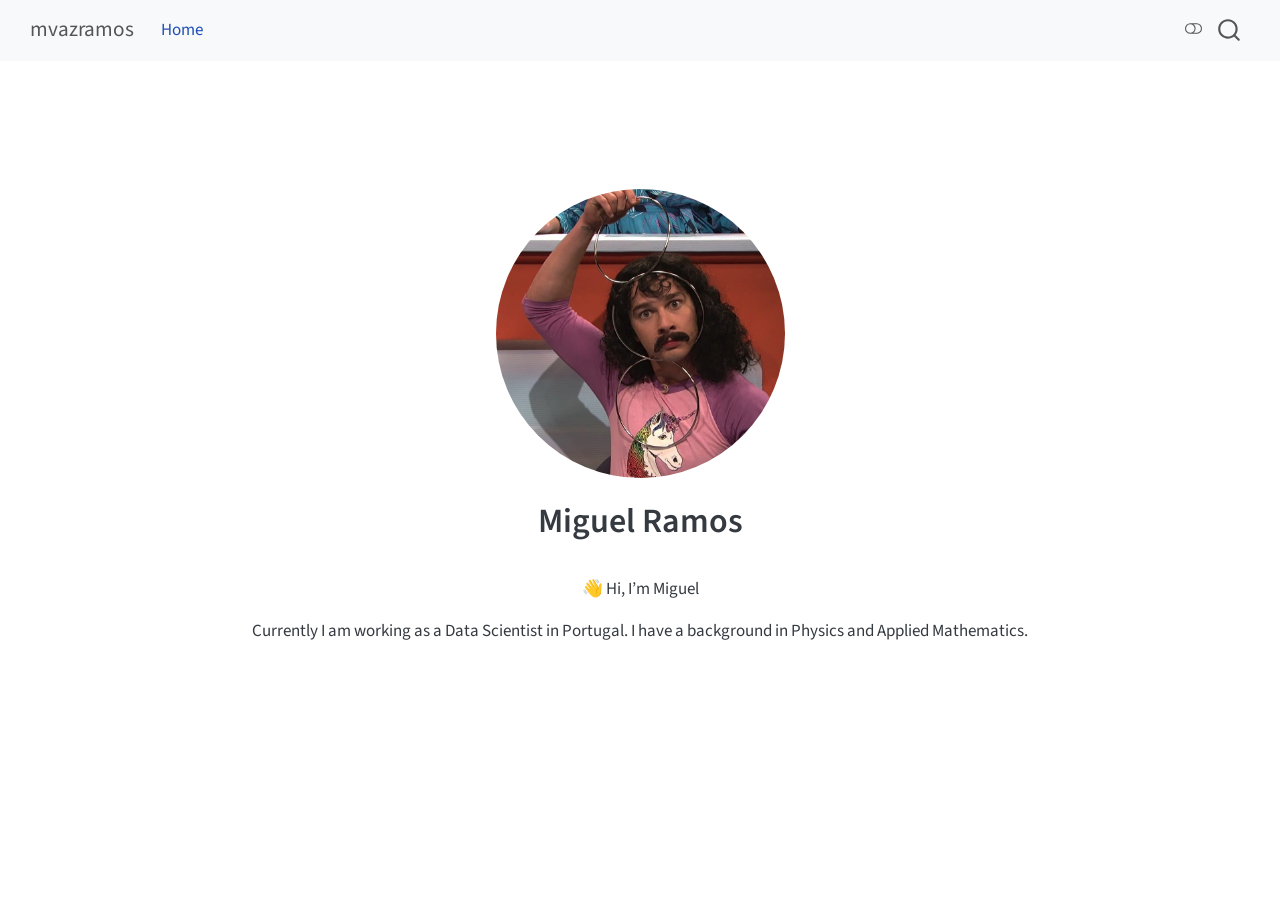
==== commit 78d67d87: "update" ====
--- a/docs/index.html
+++ b/docs/index.html
@@ -257,10 +257,6 @@
   <li class="nav-item">
     <a class="nav-link active" href="./index.html" aria-current="page"> 
 <span class="menu-text">Home</span></a>
-  </li>  
-  <li class="nav-item">
-    <a class="nav-link" href="./about.html"> 
-<span class="menu-text">About</span></a>
   </li>  
 </ul>
           </div> <!-- /navcollapse -->
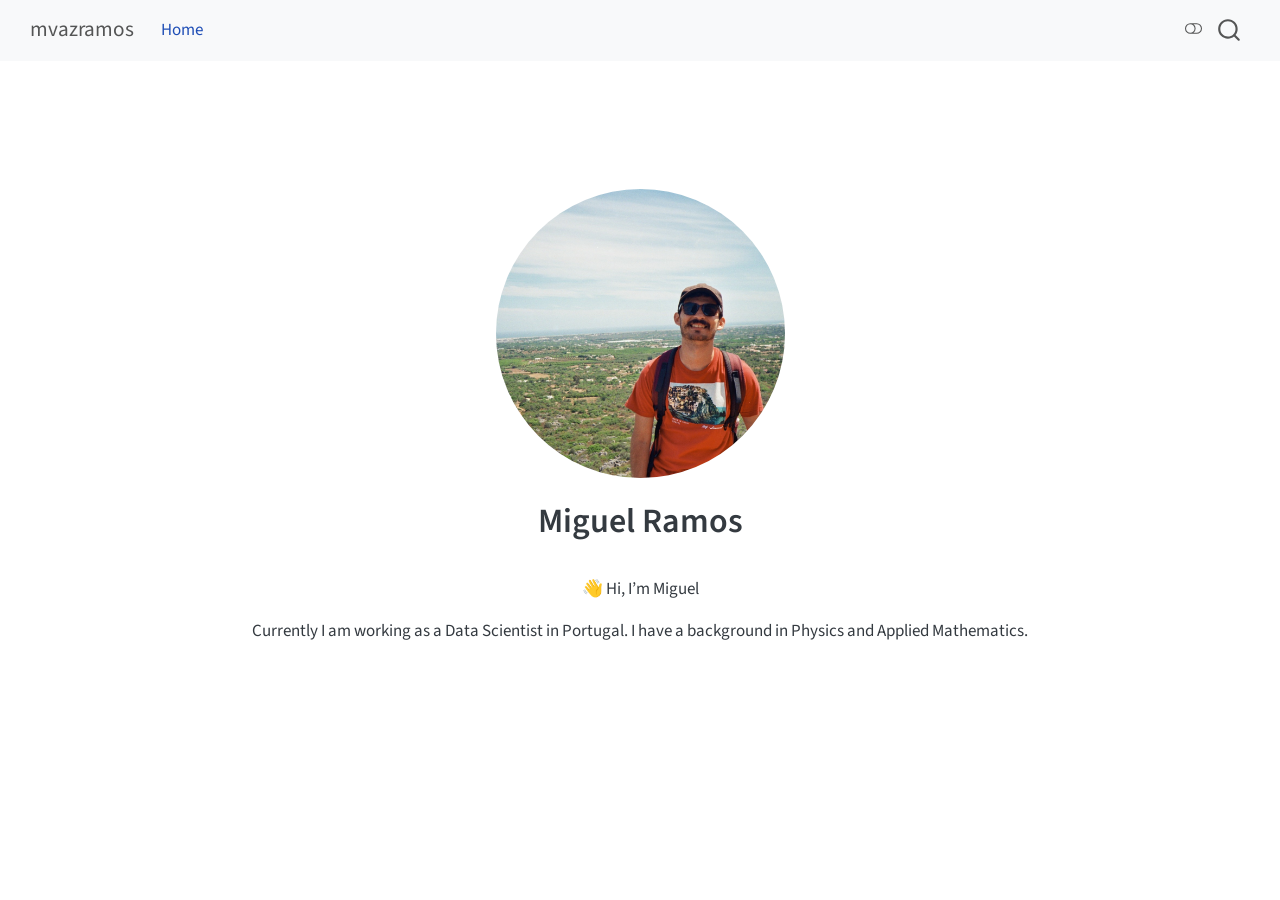
==== commit 532d601b: "change image" ====
--- a/docs/index.html
+++ b/docs/index.html
@@ -273,7 +273,7 @@
     
 <!-- main -->
 <div class="quarto-about-jolla column-page">
-  <img src="media/shia.jpg" class="about-image
+  <img src="media/eu.jpeg" class="about-image
   round " style="height: 17em; width: 17em;">
  <header id="title-block-header" class="quarto-title-block default">
 <div class="quarto-title">
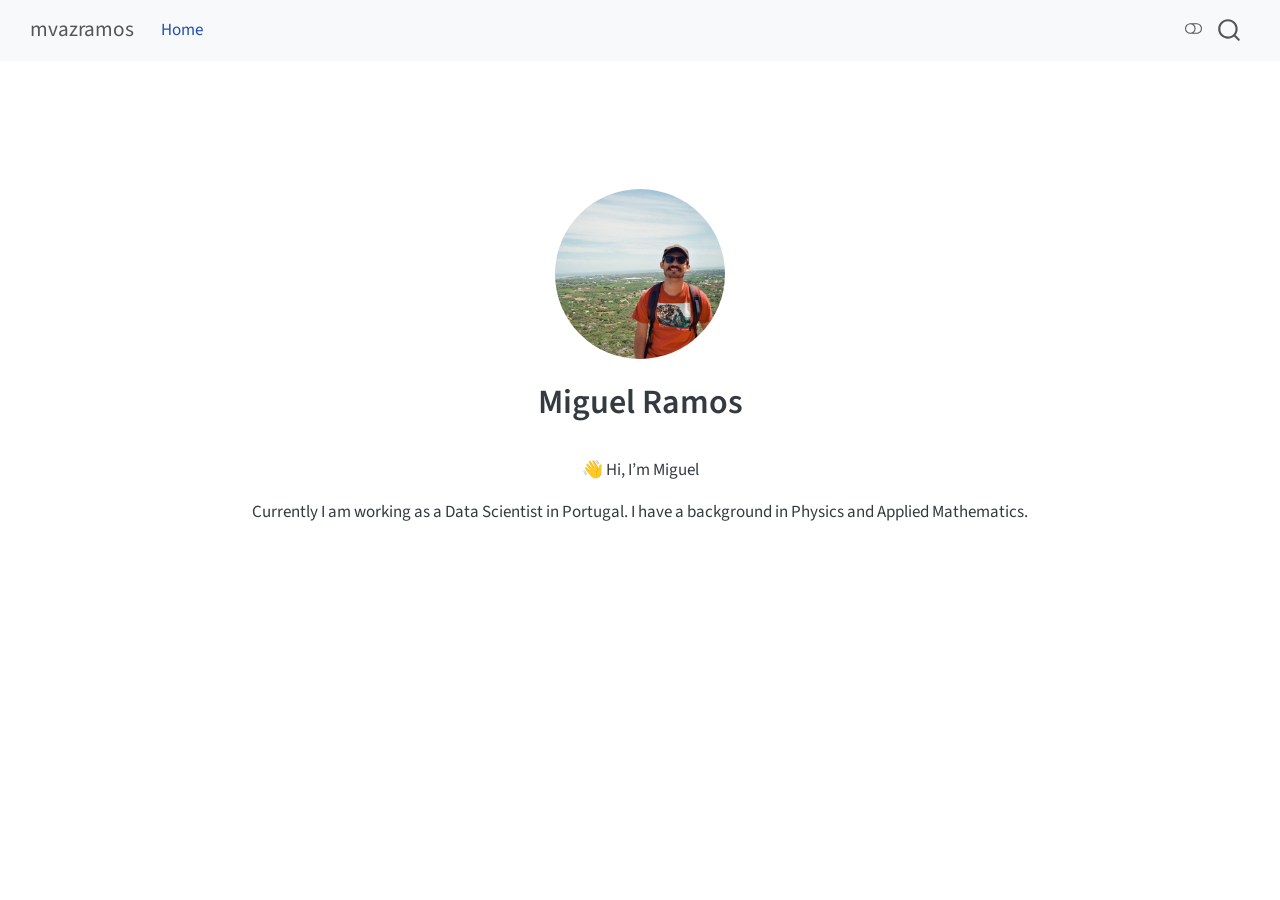
==== commit 7553b96e: "image size" ====
--- a/docs/index.html
+++ b/docs/index.html
@@ -274,7 +274,7 @@
 <!-- main -->
 <div class="quarto-about-jolla column-page">
   <img src="media/eu.jpeg" class="about-image
-  round " style="height: 17em; width: 17em;">
+  round " style="height: 10em; width: 10em;">
  <header id="title-block-header" class="quarto-title-block default">
 <div class="quarto-title">
 <h1 class="title">Miguel Ramos</h1>
